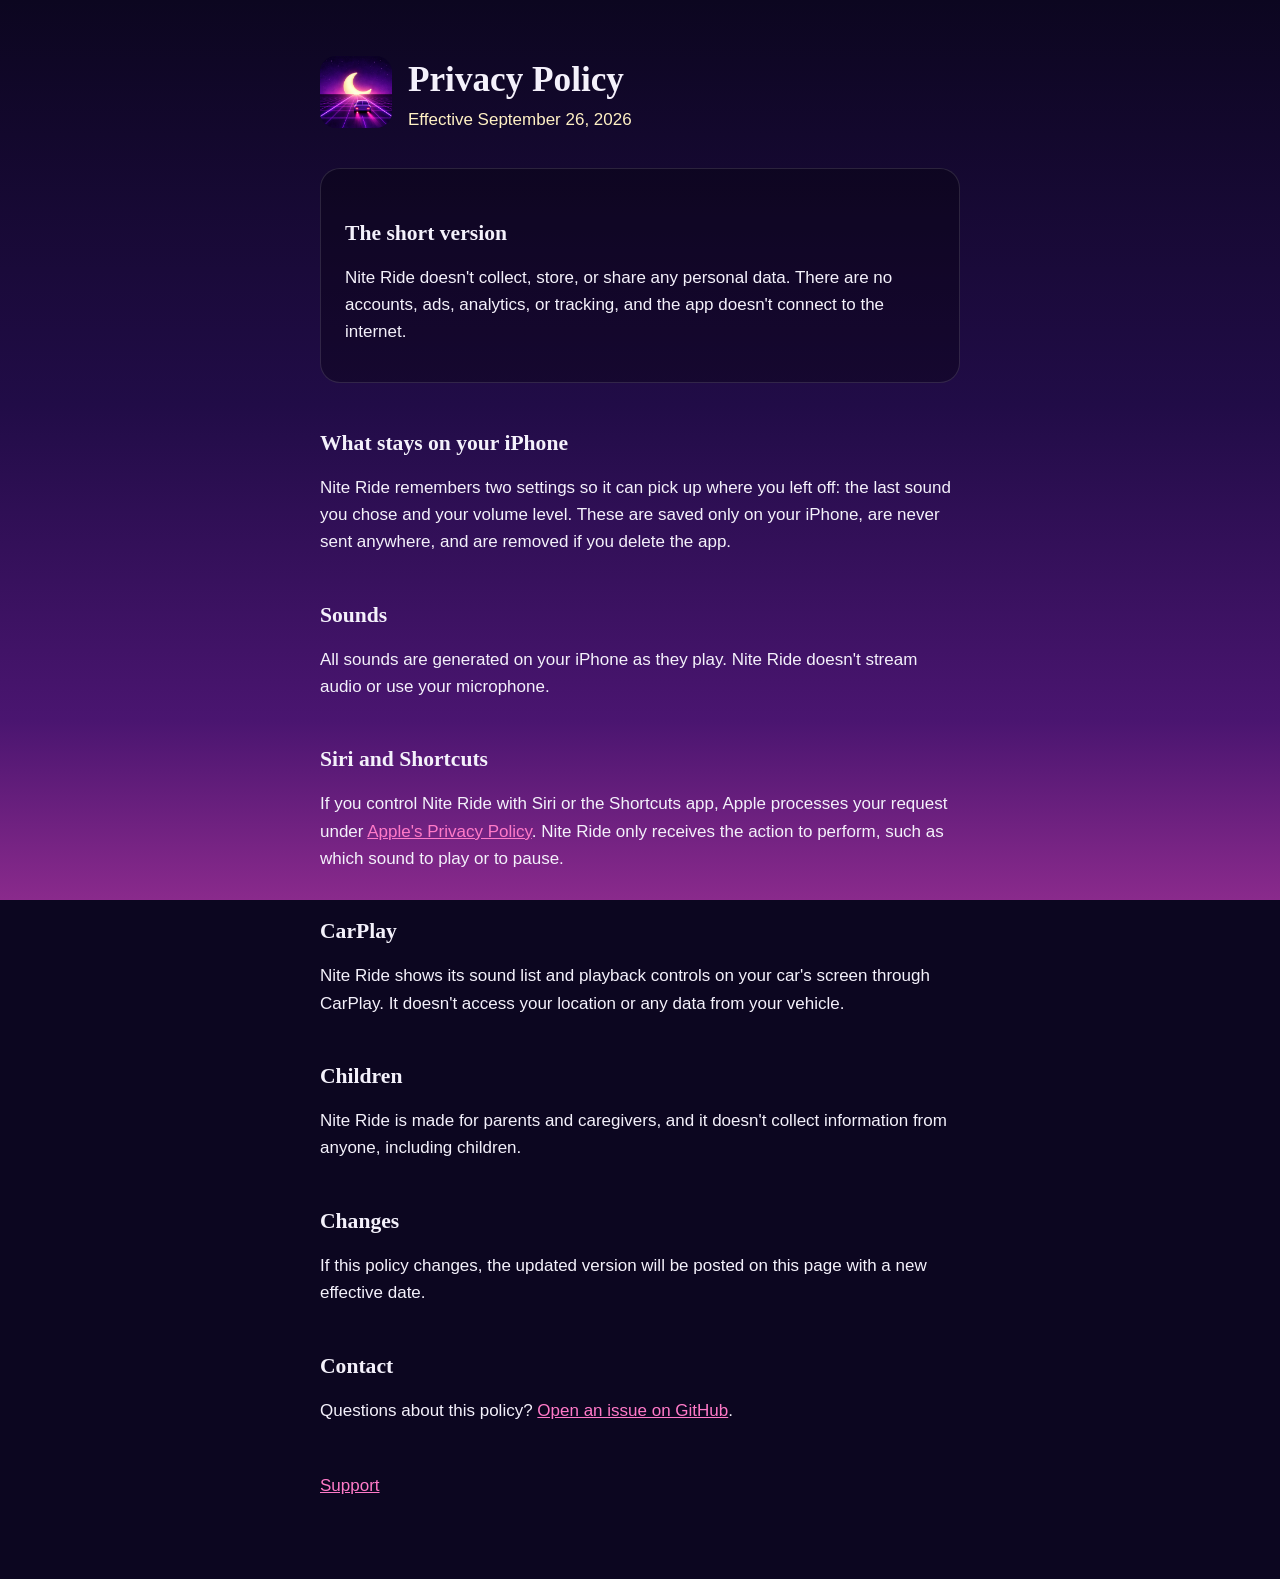
==== privacy.html @ d3f919d2 "Add Nite Ride support and privacy policy pages Co-Authored-By: Claude Opus 5.5 <noreply@anthropic.co" ====
<!doctype html>
<html lang="en">
<head>
<meta charset="utf-8">
<meta name="viewport" content="width=device-width, initial-scale=1">
<title>Nite Ride Privacy Policy</title>
<meta name="description" content="Nite Ride collects no data.">
<link rel="icon" href="icon.png">
<link rel="apple-touch-icon" href="apple-touch-icon.png">
<link rel="stylesheet" href="style.css">
</head>
<body>
<main>
  <header>
    <a href="./"><img src="icon.png" alt="Nite Ride home"></a>
    <div>
      <h1>Privacy Policy</h1>
      <p class="tagline">Effective September 26, 2026</p>
    </div>
  </header>

  <div class="card">
    <h2>The short version</h2>
    <p>Nite Ride doesn't collect, store, or share any personal data. There are no accounts, ads, analytics, or tracking, and the app doesn't connect to the internet.</p>
  </div>

  <h2>What stays on your iPhone</h2>
  <p>Nite Ride remembers two settings so it can pick up where you left off: the last sound you chose and your volume level. These are saved only on your iPhone, are never sent anywhere, and are removed if you delete the app.</p>

  <h2>Sounds</h2>
  <p>All sounds are generated on your iPhone as they play. Nite Ride doesn't stream audio or use your microphone.</p>

  <h2>Siri and Shortcuts</h2>
  <p>If you control Nite Ride with Siri or the Shortcuts app, Apple processes your request under <a href="https://www.apple.com/legal/privacy/">Apple's Privacy Policy</a>. Nite Ride only receives the action to perform, such as which sound to play or to pause.</p>

  <h2>CarPlay</h2>
  <p>Nite Ride shows its sound list and playback controls on your car's screen through CarPlay. It doesn't access your location or any data from your vehicle.</p>

  <h2>Children</h2>
  <p>Nite Ride is made for parents and caregivers, and it doesn't collect information from anyone, including children.</p>

  <h2>Changes</h2>
  <p>If this policy changes, the updated version will be posted on this page with a new effective date.</p>

  <h2>Contact</h2>
  <p>Questions about this policy? <a href="https://github.com/danlourenco/nite-ride/issues/new">Open an issue on GitHub</a>.</p>

  <nav>
    <a href="./">Support</a>
  </nav>
</main>
</body>
</html>
---- style.css ----
:root {
  --night: #0c0620;
  --violet: #210c47;
  --twilight: #4a1570;
  --horizon: #8a2a8c;
  --moon: #fff1c4;
  --pink: #ff7ac8;
  --text: #f4f1fb;
  --muted: #cfc6e4;
}

* { box-sizing: border-box; }

html { background: var(--night); }

body {
  margin: 0;
  min-height: 100vh;
  background: linear-gradient(to bottom, var(--night) 0%, var(--violet) 45%, var(--twilight) 80%, var(--horizon) 100%) fixed;
  color: var(--text);
  font: 17px/1.6 -apple-system, BlinkMacSystemFont, "Segoe UI", sans-serif;
}

main {
  max-width: 680px;
  margin: 0 auto;
  padding: 56px 20px 80px;
}

header { display: flex; align-items: center; gap: 16px; margin-bottom: 32px; }
header img { width: 72px; height: 72px; border-radius: 16px; }
header a { color: inherit; text-decoration: none; }

h1, h2 { font-family: "New York", ui-serif, Georgia, serif; font-weight: 600; line-height: 1.2; }
h1 { font-size: 2.2rem; margin: 0; }
h2 { font-size: 1.35rem; margin: 2.2em 0 0.4em; }

.tagline { color: var(--moon); margin: 4px 0 0; }
.muted { color: var(--muted); }

a { color: var(--pink); }
a:hover { color: var(--moon); }

ul { padding-left: 1.2em; }
li { margin: 0.3em 0; }

.card {
  background: rgba(0, 0, 0, 0.3);
  border: 1px solid rgba(255, 255, 255, 0.12);
  border-radius: 20px;
  padding: 4px 24px 20px;
  margin-top: 24px;
}

nav { margin-top: 48px; display: flex; gap: 24px; flex-wrap: wrap; }
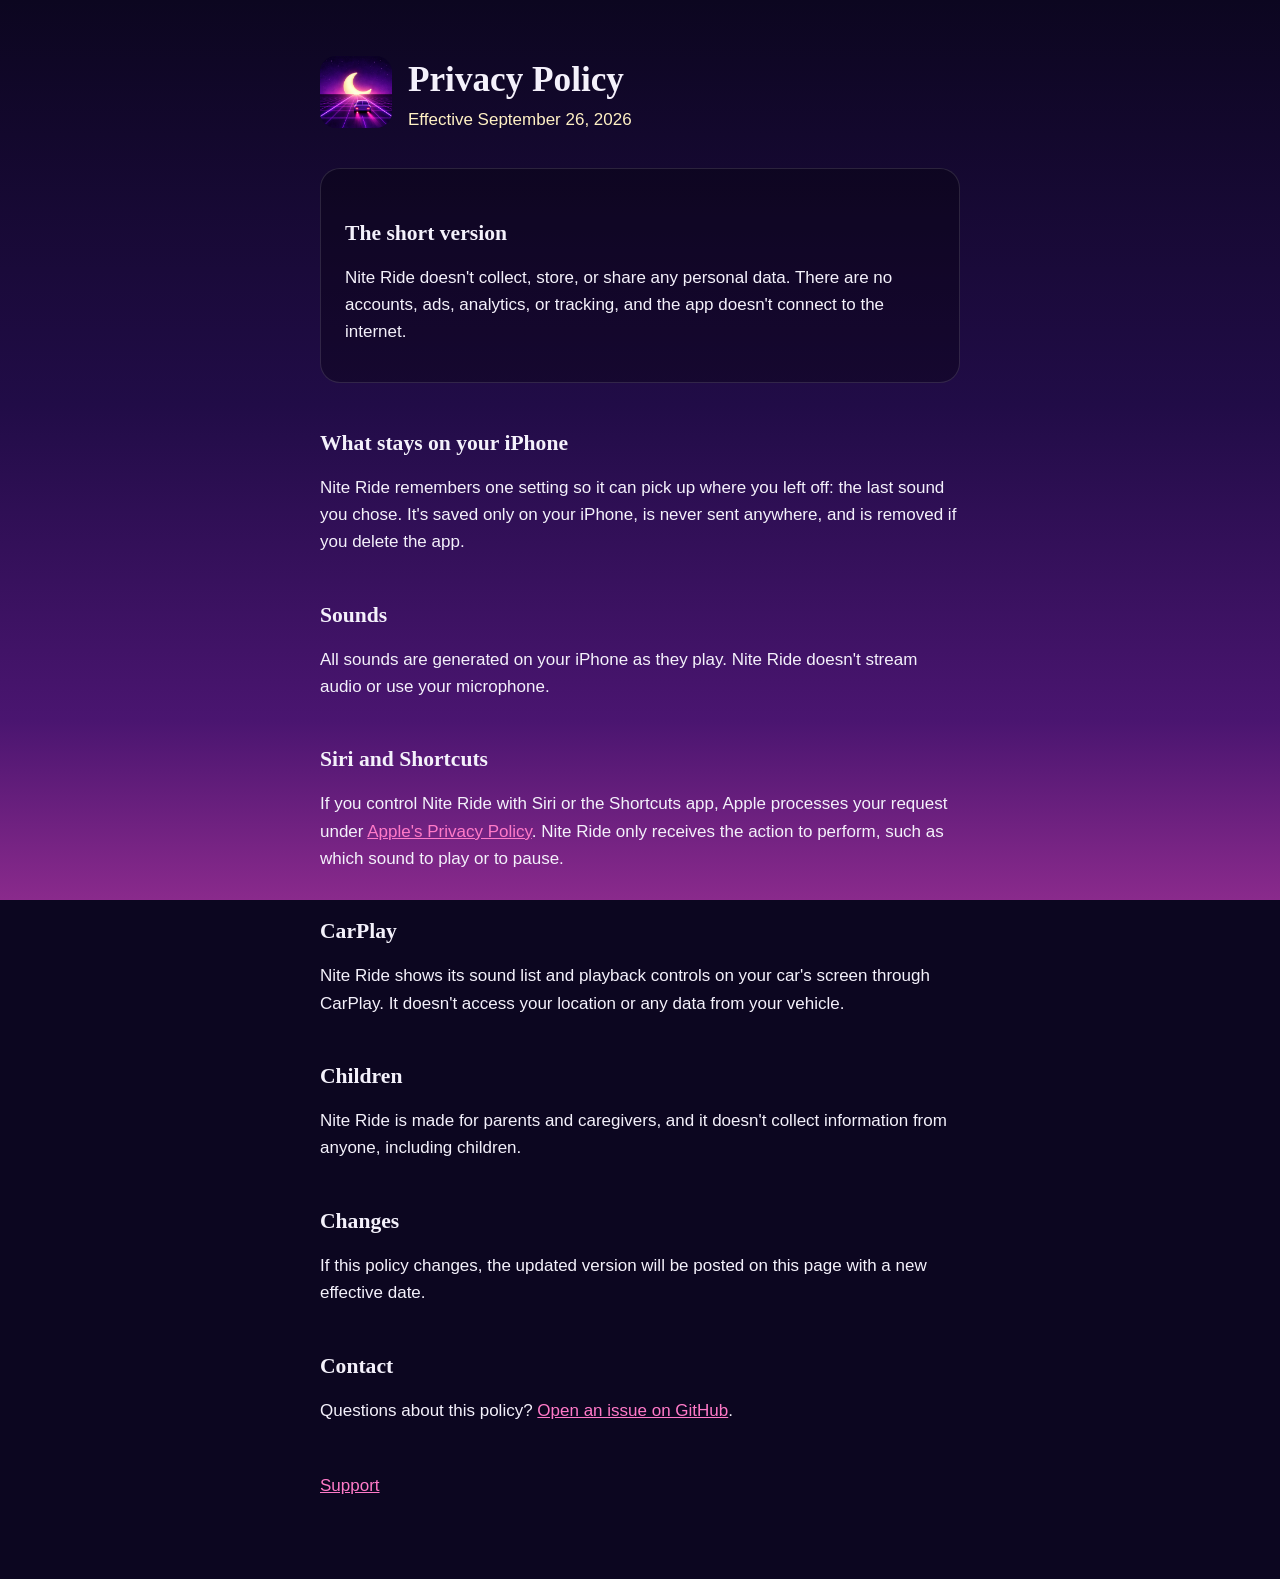
==== commit 24d6c942: "Privacy policy: Nite Ride no longer stores a volume setting Co-Authored-By: Claude Opus 5.5 <noreply" ====
--- a/privacy.html
+++ b/privacy.html
@@ -25,7 +25,7 @@
   </div>
 
   <h2>What stays on your iPhone</h2>
-  <p>Nite Ride remembers two settings so it can pick up where you left off: the last sound you chose and your volume level. These are saved only on your iPhone, are never sent anywhere, and are removed if you delete the app.</p>
+  <p>Nite Ride remembers one setting so it can pick up where you left off: the last sound you chose. It's saved only on your iPhone, is never sent anywhere, and is removed if you delete the app.</p>
 
   <h2>Sounds</h2>
   <p>All sounds are generated on your iPhone as they play. Nite Ride doesn't stream audio or use your microphone.</p>
